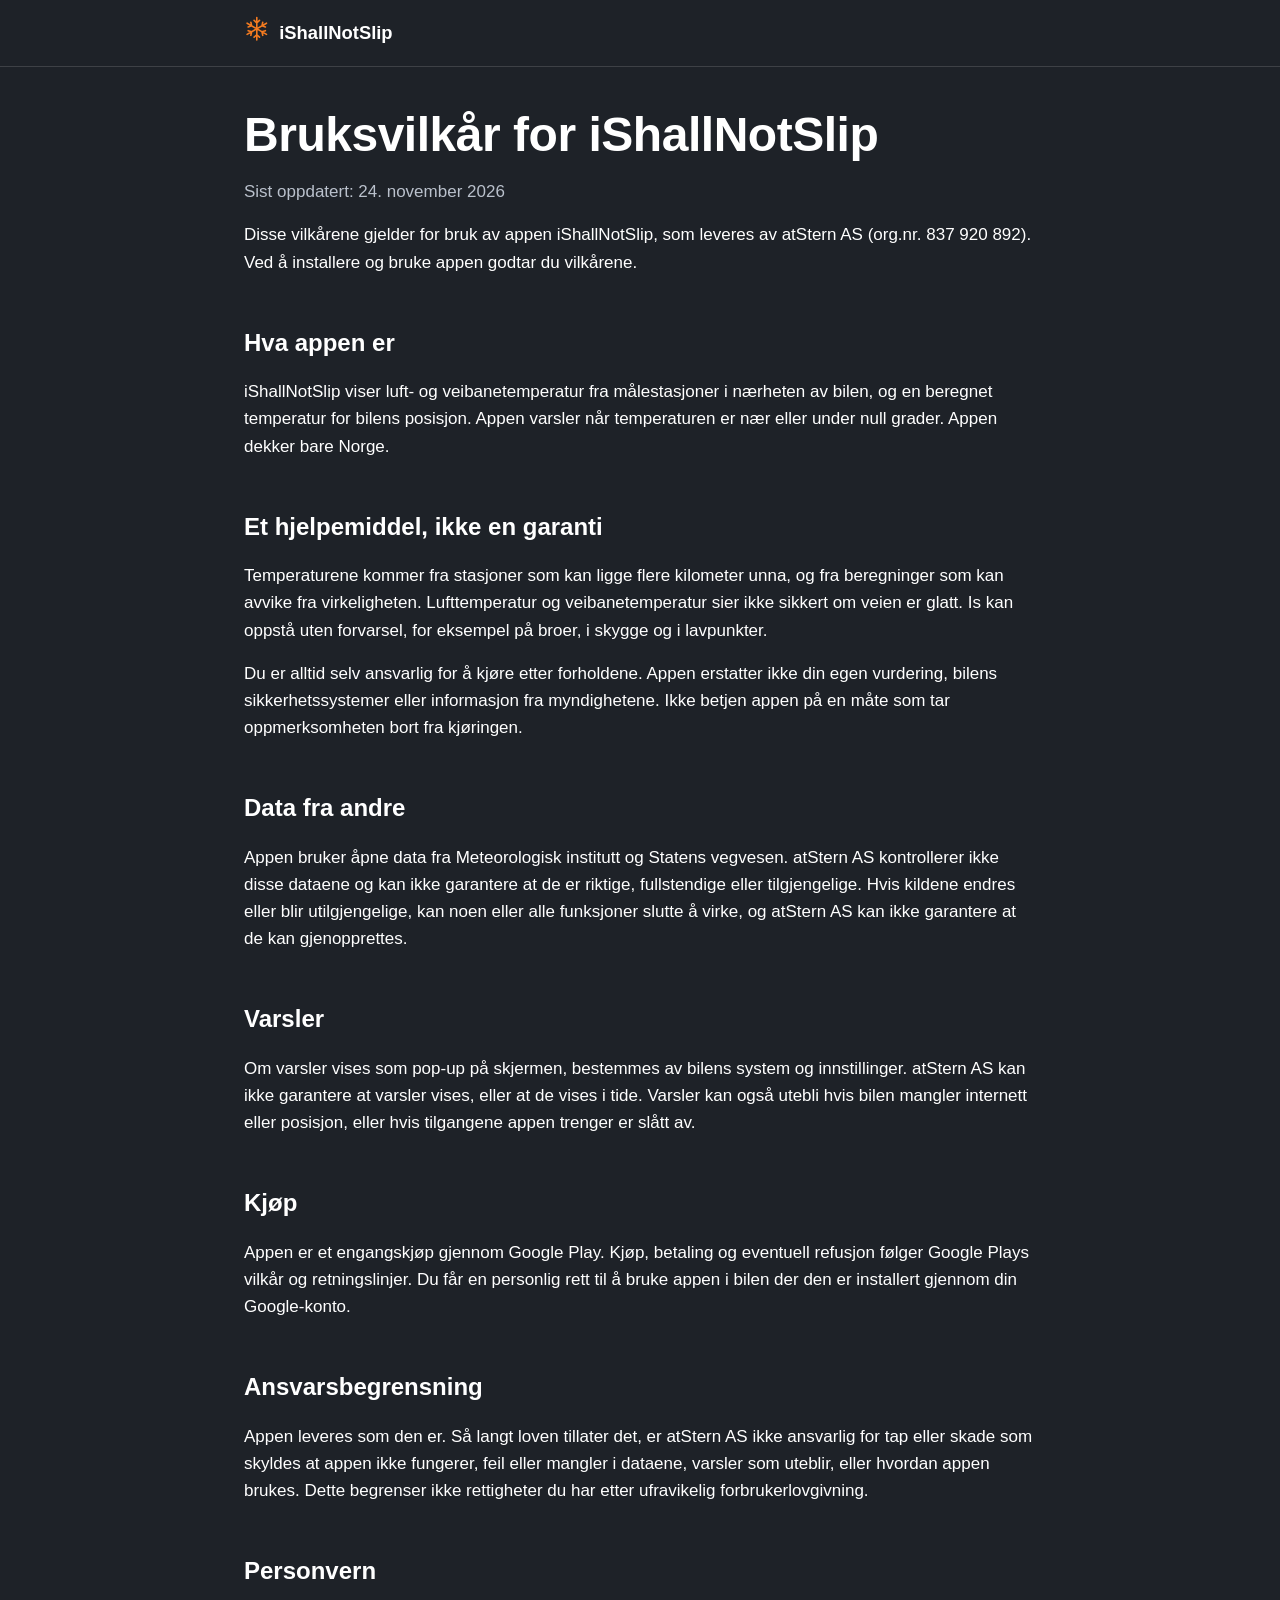
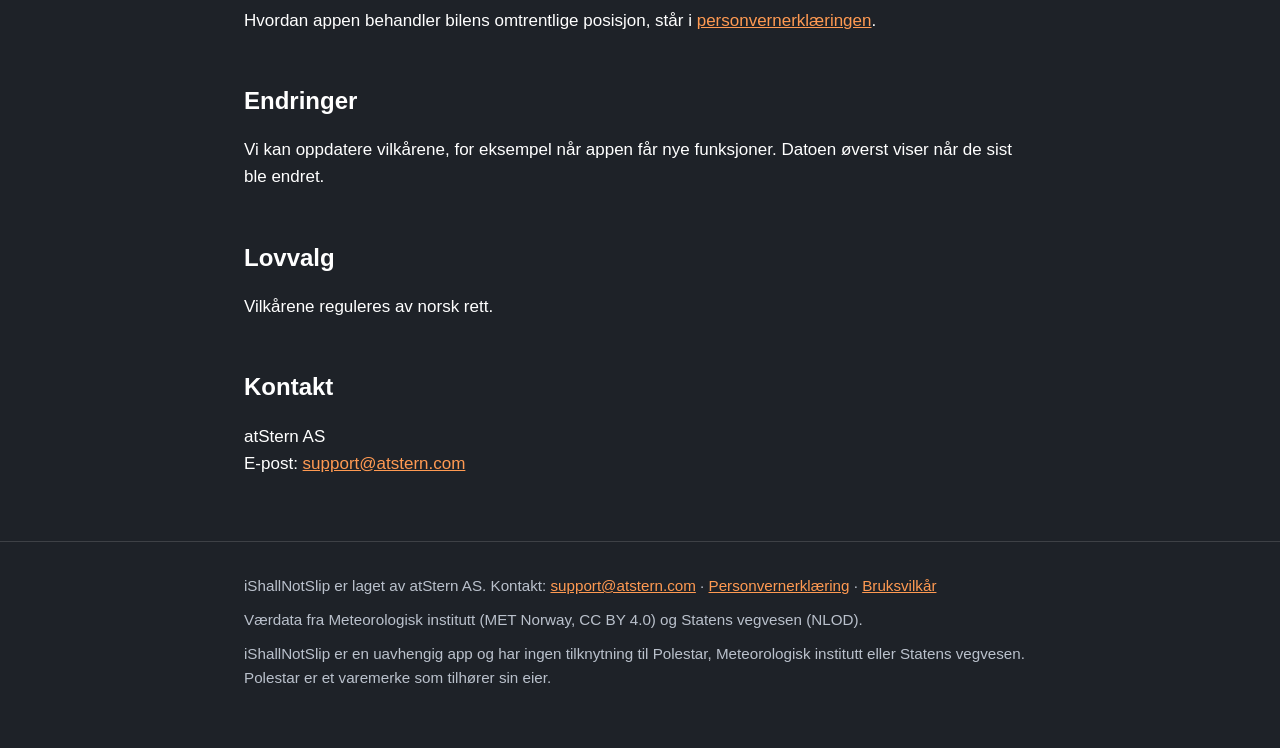
==== vilkar.html @ 0f3e5c6d "Add files via upload" ====
<!doctype html>
<html lang="nb">
<head>
<meta charset="utf-8">
<meta name="viewport" content="width=device-width, initial-scale=1">
<title>Bruksvilkår – iShallNotSlip</title>
<meta name="description" content="Bruksvilkår for appen iShallNotSlip.">
<link rel="icon" href="data:image/svg+xml,%3Csvg xmlns='http://www.w3.org/2000/svg' viewBox='0 0 24 24' fill='none' stroke='%23F47B20' stroke-width='2' stroke-linecap='round'%3E%3Cpath d='M12 1.5L12 22.5 M2.91 6.75L21.09 17.25 M2.91 17.25L21.09 6.75'/%3E%3C/svg%3E">
<link rel="stylesheet" href="style.css">
</head>
<body>
<header class="topp"><div class="innhold"><a href="./"><svg viewBox="0 0 24 24" fill="none" stroke="#F47B20" stroke-width="1.5" stroke-linecap="round" stroke-linejoin="round" aria-hidden="true"><path d="M12 1.5L12 22.5 M2.91 6.75L21.09 17.25 M2.91 17.25L21.09 6.75 M12 6.4L9.47 4.12 M12 6.4L14.53 4.12 M7.15 9.2L3.92 10.25 M7.15 9.2L6.44 5.87 M7.15 14.8L6.44 18.13 M7.15 14.8L3.92 13.75 M12 17.6L14.53 19.88 M12 17.6L9.47 19.88 M16.85 14.8L20.08 13.75 M16.85 14.8L17.56 18.13 M16.85 9.2L17.56 5.87 M16.85 9.2L20.08 10.25"/></svg></a><a href="./">iShallNotSlip</a></div></header>
<main class="innhold">
<h1>Bruksvilkår for iShallNotSlip</h1>
<p class="dato">Sist oppdatert: 24. november 2026</p>

<p>Disse vilkårene gjelder for bruk av appen iShallNotSlip, som leveres av atStern AS (org.nr. 837 920 892). Ved å installere og bruke appen godtar du vilkårene.</p>

<h2>Hva appen er</h2>
<p>iShallNotSlip viser luft- og veibanetemperatur fra målestasjoner i nærheten av bilen, og en beregnet temperatur for bilens posisjon. Appen varsler når temperaturen er nær eller under null grader. Appen dekker bare Norge.</p>

<h2>Et hjelpemiddel, ikke en garanti</h2>
<p>Temperaturene kommer fra stasjoner som kan ligge flere kilometer unna, og fra beregninger som kan avvike fra virkeligheten. Lufttemperatur og veibanetemperatur sier ikke sikkert om veien er glatt. Is kan oppstå uten forvarsel, for eksempel på broer, i skygge og i lavpunkter.</p>
<p>Du er alltid selv ansvarlig for å kjøre etter forholdene. Appen erstatter ikke din egen vurdering, bilens sikkerhetssystemer eller informasjon fra myndighetene. Ikke betjen appen på en måte som tar oppmerksomheten bort fra kjøringen.</p>

<h2>Data fra andre</h2>
<p>Appen bruker åpne data fra Meteorologisk institutt og Statens vegvesen. atStern AS kontrollerer ikke disse dataene og kan ikke garantere at de er riktige, fullstendige eller tilgjengelige. Hvis kildene endres eller blir utilgjengelige, kan noen eller alle funksjoner slutte å virke, og atStern AS kan ikke garantere at de kan gjenopprettes.</p>

<h2>Varsler</h2>
<p>Om varsler vises som pop-up på skjermen, bestemmes av bilens system og innstillinger. atStern AS kan ikke garantere at varsler vises, eller at de vises i tide. Varsler kan også utebli hvis bilen mangler internett eller posisjon, eller hvis tilgangene appen trenger er slått av.</p>

<h2>Kjøp</h2>
<p>Appen er et engangskjøp gjennom Google Play. Kjøp, betaling og eventuell refusjon følger Google Plays vilkår og retningslinjer. Du får en personlig rett til å bruke appen i bilen der den er installert gjennom din Google-konto.</p>

<h2>Ansvarsbegrensning</h2>
<p>Appen leveres som den er. Så langt loven tillater det, er atStern AS ikke ansvarlig for tap eller skade som skyldes at appen ikke fungerer, feil eller mangler i dataene, varsler som uteblir, eller hvordan appen brukes. Dette begrenser ikke rettigheter du har etter ufravikelig forbrukerlovgivning.</p>

<h2>Personvern</h2>
<p>Hvordan appen behandler bilens omtrentlige posisjon, står i <a href="personvern.html">personvernerklæringen</a>.</p>

<h2>Endringer</h2>
<p>Vi kan oppdatere vilkårene, for eksempel når appen får nye funksjoner. Datoen øverst viser når de sist ble endret.</p>

<h2>Lovvalg</h2>
<p>Vilkårene reguleres av norsk rett.</p>

<h2>Kontakt</h2>
<p>atStern AS<br>E-post: <a href="mailto:support@atstern.com">support@atstern.com</a></p>
</main>
<footer><div class="innhold">
<p>iShallNotSlip er laget av atStern AS. Kontakt: <a href="mailto:support@atstern.com">support@atstern.com</a> · <a href="personvern.html">Personvernerklæring</a> · <a href="vilkar.html">Bruksvilkår</a></p>
<p>Værdata fra Meteorologisk institutt (MET Norway, CC BY 4.0) og Statens vegvesen (NLOD).</p>
<p>iShallNotSlip er en uavhengig app og har ingen tilknytning til Polestar, Meteorologisk institutt eller Statens vegvesen. Polestar er et varemerke som tilhører sin eier.</p>
</div></footer>
</body>
</html>
---- style.css ----
:root {
  --bakgrunn: #1E2228;
  --flate: #262B33;
  --kant: rgba(255, 255, 255, 0.14);
  --tekst: #FFFFFF;
  --dempet: #BAC1CC;
  --oransje: #F47B20;
  --oransje-lenke: #FF9A52;
}
* { box-sizing: border-box; }
html { -webkit-text-size-adjust: 100%; }
body {
  margin: 0;
  background: var(--bakgrunn);
  color: var(--tekst);
  font-family: -apple-system, BlinkMacSystemFont, "Segoe UI", Roboto, "Helvetica Neue", Arial, sans-serif;
  font-size: 1.0625rem;
  line-height: 1.6;
}
a { color: var(--oransje-lenke); }
a:hover { color: #FFB884; }
.innhold { max-width: 52rem; margin: 0 auto; padding: 0 1.25rem; }
header.topp { border-bottom: 1px solid var(--kant); }
header.topp .innhold { display: flex; align-items: center; gap: 0.6rem; padding-top: 1rem; padding-bottom: 1rem; }
header.topp a { color: var(--tekst); text-decoration: none; font-weight: 600; font-size: 1.15rem; }
header.topp svg { width: 1.6rem; height: 1.6rem; flex: none; }
h1 { font-size: clamp(2rem, 6vw, 3rem); line-height: 1.15; margin: 2.5rem 0 1rem; letter-spacing: -0.01em; }
h2 { font-size: 1.5rem; margin: 3rem 0 1rem; }
h3 { font-size: 1.1rem; margin: 0 0 0.3rem; }
p { margin: 0 0 1rem; }
.ingress { font-size: 1.2rem; color: var(--dempet); max-width: 40rem; }
.knapp {
  display: inline-block; margin: 0.5rem 0 0.75rem; padding: 0.85rem 1.6rem; border-radius: 999px;
  background: var(--oransje); color: #1E2228; font-weight: 700; text-decoration: none;
}
.knapp:hover { background: #FF8A35; color: #1E2228; }
.liten { font-size: 0.95rem; color: var(--dempet); }
.skjerm {
  margin: 2.5rem 0; background: var(--flate); border: 1px solid var(--kant); border-radius: 1.25rem;
  padding: 1.25rem 1.5rem; max-width: 36rem;
}
.skjerm .tittel { font-weight: 600; letter-spacing: 0.04em; margin-bottom: 0.5rem; }
.rad { display: flex; gap: 1rem; align-items: center; padding: 0.85rem 0; border-top: 1px solid var(--kant); }
.rad svg { width: 2rem; height: 2rem; flex: none; }
.rad .verdi { font-weight: 600; letter-spacing: 0.02em; }
.rad .under { font-size: 0.9rem; color: var(--dempet); }
.kort { display: grid; grid-template-columns: repeat(auto-fit, minmax(15rem, 1fr)); gap: 1rem; }
.kort > div { background: var(--flate); border: 1px solid var(--kant); border-radius: 1rem; padding: 1.1rem 1.25rem; }
.kort p { margin: 0; color: var(--dempet); }
ul, ol { padding-left: 1.3rem; }
li { margin-bottom: 0.4rem; }
.merknad { border-left: 3px solid var(--oransje); padding-left: 1rem; color: var(--dempet); }
footer { margin-top: 4rem; border-top: 1px solid var(--kant); padding: 2rem 0 3rem; color: var(--dempet); font-size: 0.95rem; }
footer p { margin-bottom: 0.6rem; }
.dato { color: var(--dempet); }
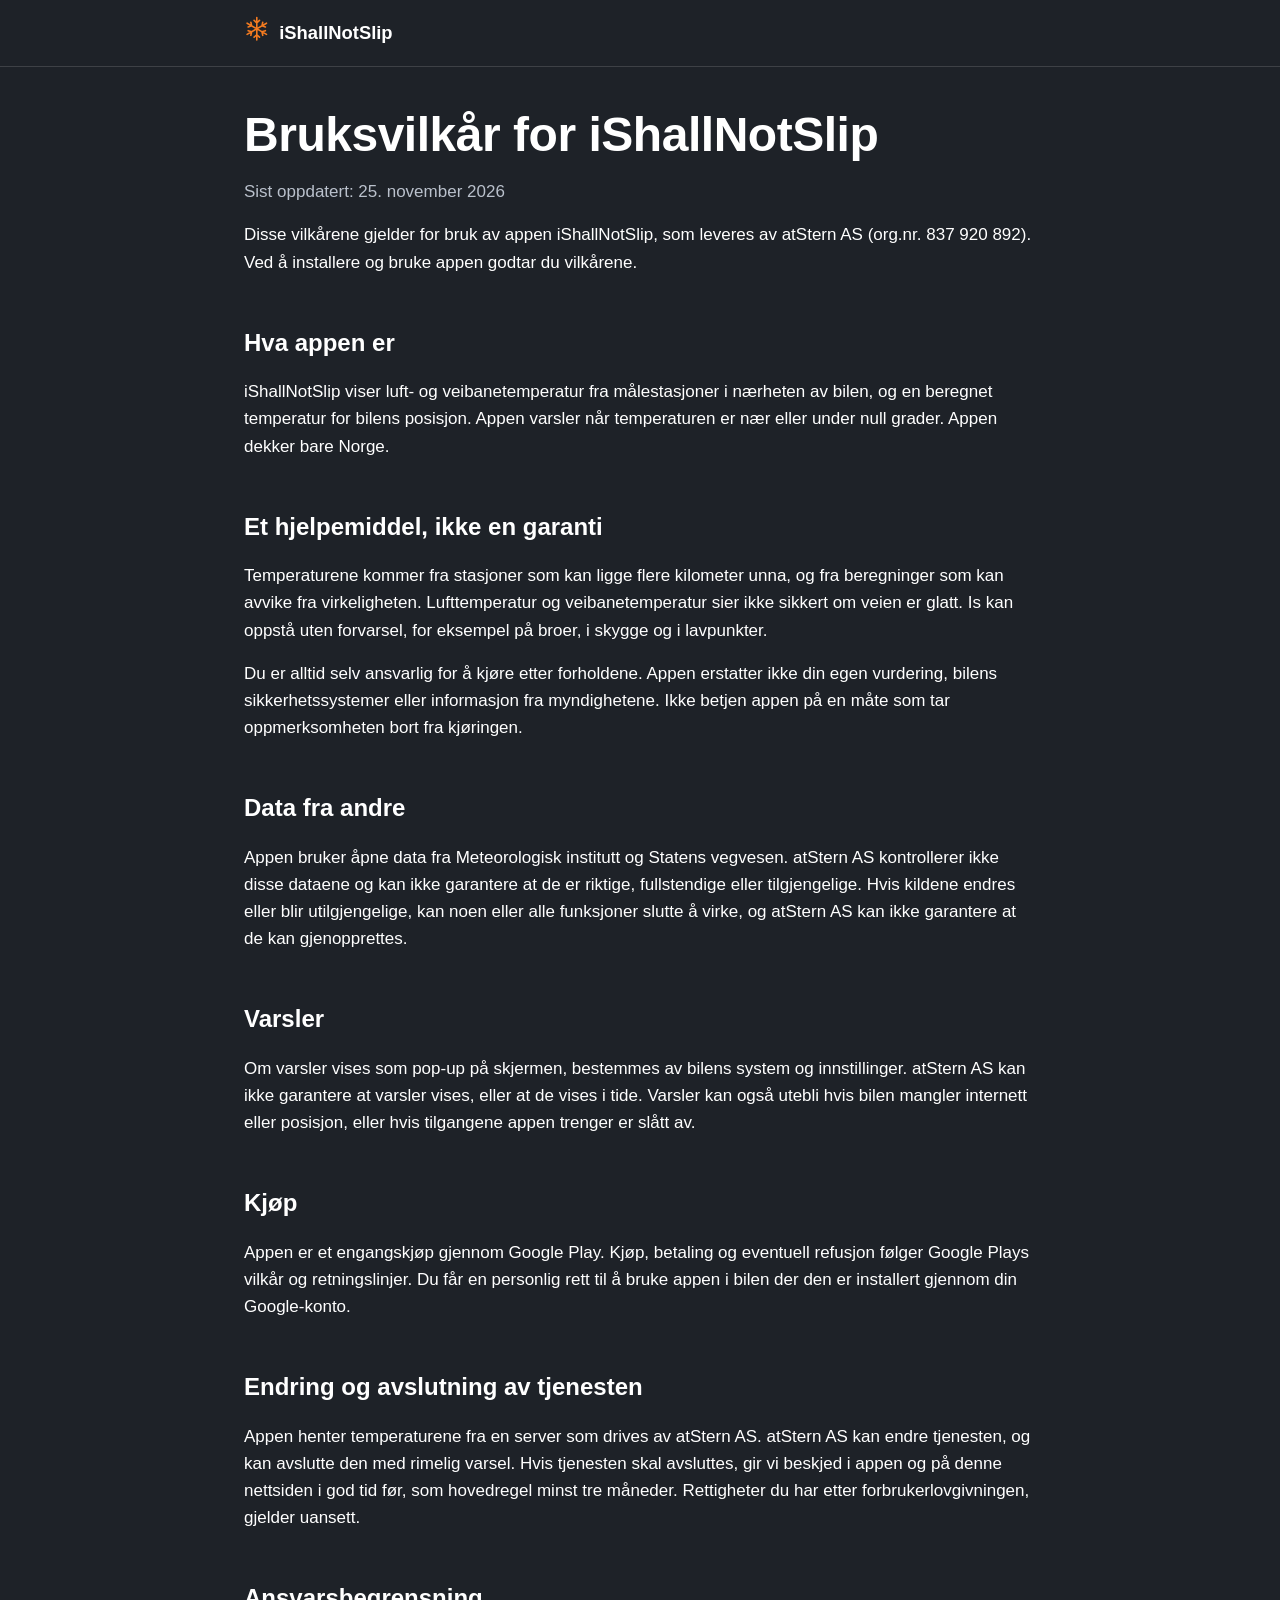
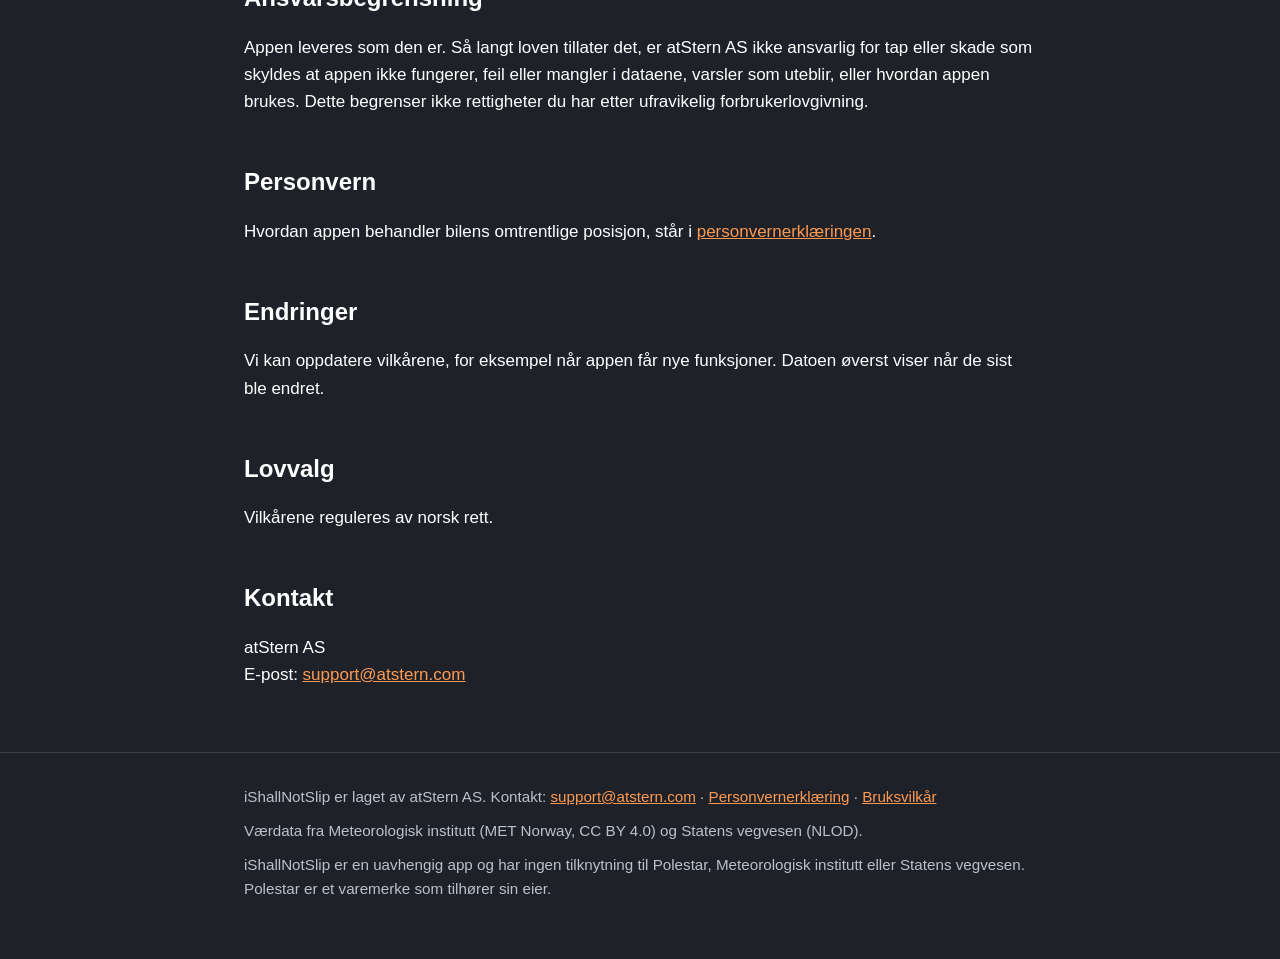
==== commit 4148f39f: "Add files via upload" ====
--- a/vilkar.html
+++ b/vilkar.html
@@ -12,7 +12,7 @@
 <header class="topp"><div class="innhold"><a href="./"><svg viewBox="0 0 24 24" fill="none" stroke="#F47B20" stroke-width="1.5" stroke-linecap="round" stroke-linejoin="round" aria-hidden="true"><path d="M12 1.5L12 22.5 M2.91 6.75L21.09 17.25 M2.91 17.25L21.09 6.75 M12 6.4L9.47 4.12 M12 6.4L14.53 4.12 M7.15 9.2L3.92 10.25 M7.15 9.2L6.44 5.87 M7.15 14.8L6.44 18.13 M7.15 14.8L3.92 13.75 M12 17.6L14.53 19.88 M12 17.6L9.47 19.88 M16.85 14.8L20.08 13.75 M16.85 14.8L17.56 18.13 M16.85 9.2L17.56 5.87 M16.85 9.2L20.08 10.25"/></svg></a><a href="./">iShallNotSlip</a></div></header>
 <main class="innhold">
 <h1>Bruksvilkår for iShallNotSlip</h1>
-<p class="dato">Sist oppdatert: 24. november 2026</p>
+<p class="dato">Sist oppdatert: 25. november 2026</p>
 
 <p>Disse vilkårene gjelder for bruk av appen iShallNotSlip, som leveres av atStern AS (org.nr. 837 920 892). Ved å installere og bruke appen godtar du vilkårene.</p>
 
@@ -31,6 +31,9 @@
 
 <h2>Kjøp</h2>
 <p>Appen er et engangskjøp gjennom Google Play. Kjøp, betaling og eventuell refusjon følger Google Plays vilkår og retningslinjer. Du får en personlig rett til å bruke appen i bilen der den er installert gjennom din Google-konto.</p>
+
+<h2>Endring og avslutning av tjenesten</h2>
+<p>Appen henter temperaturene fra en server som drives av atStern AS. atStern AS kan endre tjenesten, og kan avslutte den med rimelig varsel. Hvis tjenesten skal avsluttes, gir vi beskjed i appen og på denne nettsiden i god tid før, som hovedregel minst tre måneder. Rettigheter du har etter forbrukerlovgivningen, gjelder uansett.</p>
 
 <h2>Ansvarsbegrensning</h2>
 <p>Appen leveres som den er. Så langt loven tillater det, er atStern AS ikke ansvarlig for tap eller skade som skyldes at appen ikke fungerer, feil eller mangler i dataene, varsler som uteblir, eller hvordan appen brukes. Dette begrenser ikke rettigheter du har etter ufravikelig forbrukerlovgivning.</p>
